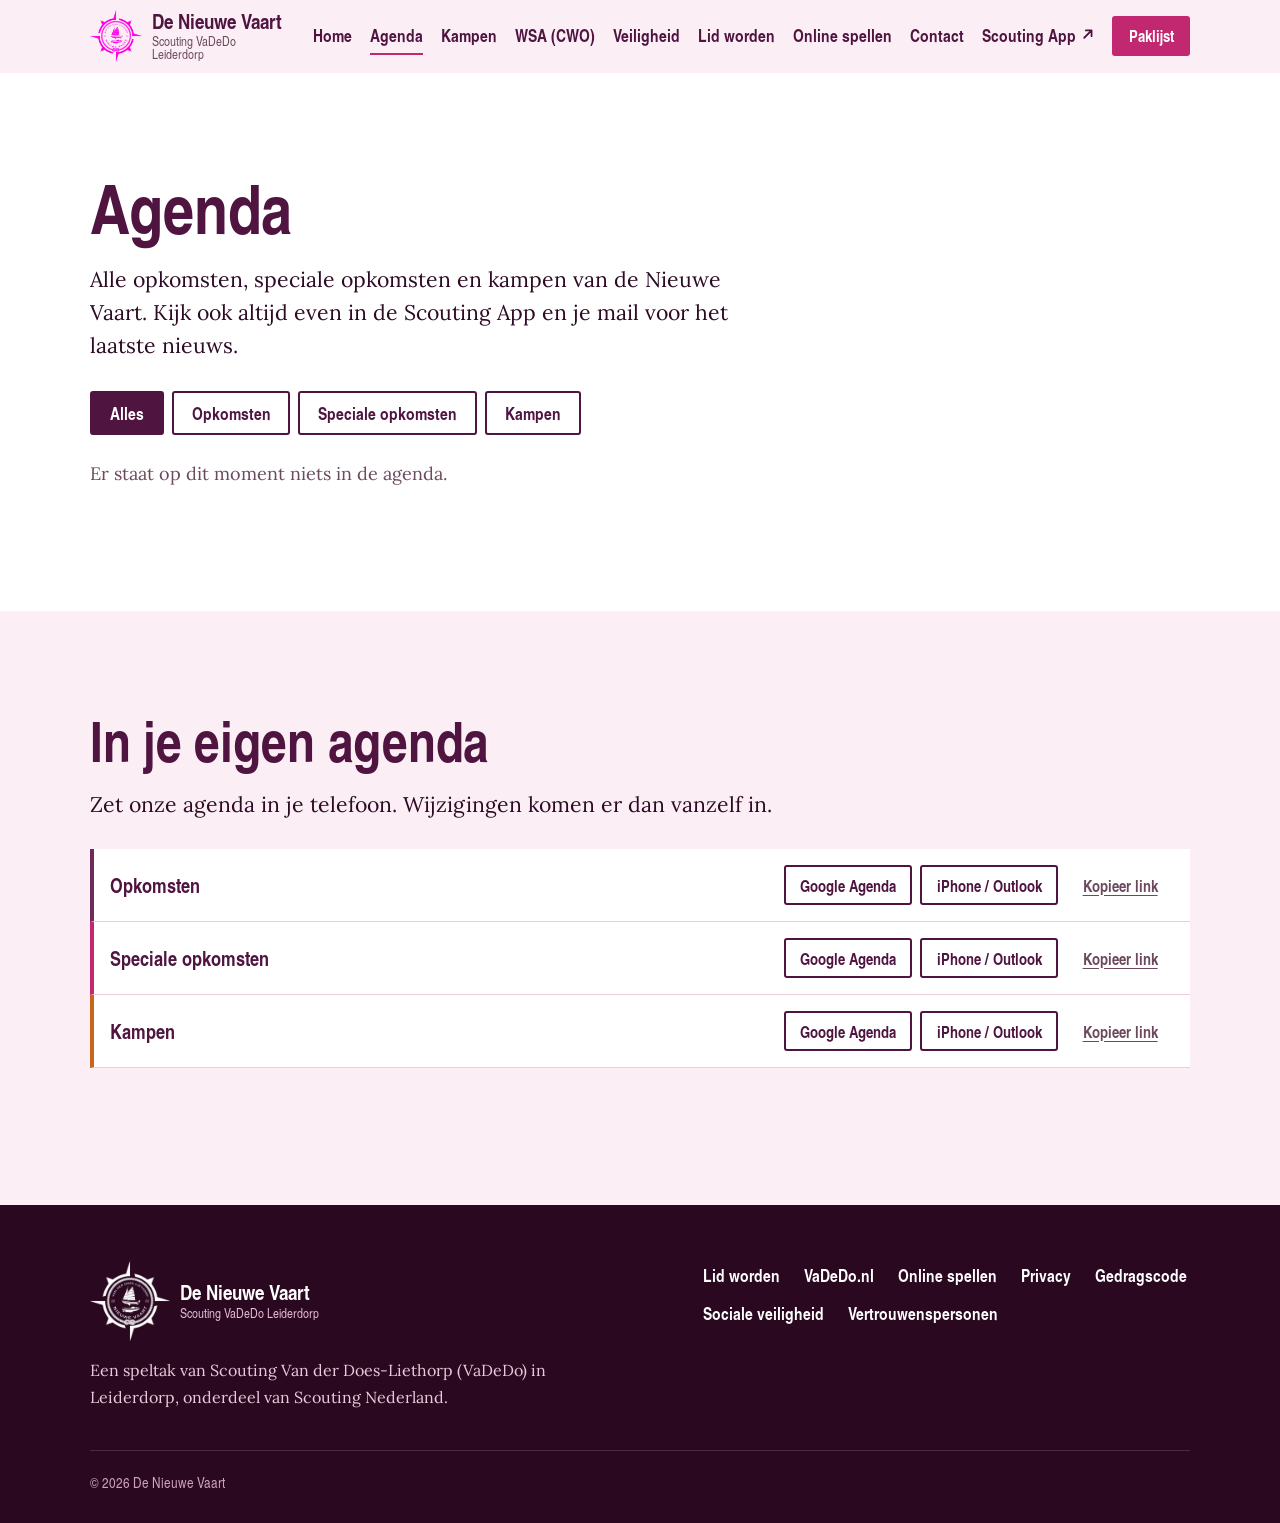
==== agenda.html @ 0ede19c6 "Agenda op de site: opkomsten, speciale opkomsten en kampen - Nieuwe pagina Agenda met filters en kno" ====
<!doctype html>
<html lang="nl">
<head>
<meta charset="utf-8">
<meta name="viewport" content="width=device-width, initial-scale=1">
<title>Agenda | De Nieuwe Vaart</title>
<meta name="description" content="De agenda van de Nieuwe Vaart: opkomsten, speciale opkomsten en kampen. Zet hem ook in je eigen agenda.">
<meta name="theme-color" content="#4F1440">
<link rel="canonical" href="https://nieuwevaart.nl/agenda.html">
<meta property="og:type" content="website">
<meta property="og:locale" content="nl_NL">
<meta property="og:site_name" content="De Nieuwe Vaart">
<meta property="og:title" content="Agenda | De Nieuwe Vaart">
<meta property="og:description" content="De agenda van de Nieuwe Vaart: opkomsten, speciale opkomsten en kampen. Zet hem ook in je eigen agenda.">
<meta property="og:url" content="https://nieuwevaart.nl/agenda.html">
<link rel="icon" type="image/png" href="img/favicon-64.png">
<link rel="apple-touch-icon" href="img/logo-192.png">
<meta property="og:image" content="https://nieuwevaart.onrender.com/img/og.png">
<script>document.documentElement.classList.add('js');</script>
<link rel="stylesheet" href="style.css">
</head>
<body>
<a class="skiplink" href="#inhoud">Naar de inhoud</a>

<header class="kop" id="kop">
  <div class="wrap kop__inner">
    <a class="merk" href="index.html">
      <img class="merk__logo" src="img/logo-96.png" width="52" height="52" alt="">
      <span class="merk__tekst"><span class="merk__naam">De Nieuwe Vaart</span><span class="merk__sub">Scouting VaDeDo Leiderdorp</span></span>
    </a>
    <button class="menuknop" type="button" aria-expanded="false" aria-controls="hoofdmenu">Menu</button>
    <nav class="menu" id="hoofdmenu" aria-label="Hoofdmenu">
      <ul>
        <li><a href="index.html">Home</a></li>
        <li><a href="agenda.html" aria-current="page">Agenda</a></li>
        <li><a href="kampen.html">Kampen</a></li>
        <li><a href="zeilen.html">WSA (CWO)</a></li>
        <li><a href="spullen.html">Veiligheid</a></li>
        <li><a href="lid-worden.html">Lid worden</a></li>
        <li><a href="spellen.html">Online spellen</a></li>
        <li><a href="contact.html">Contact</a></li>
        <li><a class="menu__extern" href="https://app.scouting.nl/app/#/login?lang=nl_nl" target="_blank" rel="noopener">Scouting App<svg viewBox="0 0 16 16" aria-hidden="true" focusable="false"><path d="M6 3h7v7M13 3 4 12"/></svg><span class="sr-only"> (opent in een nieuw tabblad)</span></a></li>
      </ul>
      <a class="knop knop--das knop--klein" href="kampen.html#paklijst">Paklijst</a>
    </nav>
  </div>
</header>

<main id="inhoud">

  <section class="sectie" id="agenda" aria-labelledby="agenda-titel">
    <div class="wrap">
      <div class="kolom-tekst">
        <h1 class="pagina-titel" id="agenda-titel">Agenda</h1>
        <p class="intro">Alle opkomsten, speciale opkomsten en kampen van de Nieuwe Vaart. Kijk ook altijd even in de Scouting App en je mail voor het laatste nieuws.</p>
      </div>
      <div class="agenda-filters" role="group" aria-label="Laat zien">
        <button class="tab" type="button" data-agenda-filter="alles" aria-pressed="true">Alles</button>
        <button class="tab" type="button" data-agenda-filter="opkomst" aria-pressed="false">Opkomsten</button>
        <button class="tab" type="button" data-agenda-filter="speciaal" aria-pressed="false">Speciale opkomsten</button>
        <button class="tab" type="button" data-agenda-filter="kamp" aria-pressed="false">Kampen</button>
      </div>
      <div class="agenda-lijst" id="agenda-lijst" aria-live="polite"><p class="agenda-leeg">Agenda laden…</p></div>
      <p class="agenda-bron noot" id="agenda-bron"></p>
    </div>
  </section>

  <section class="sectie sectie--mist" id="abonneren" aria-labelledby="abo-titel">
    <div class="wrap">
      <div class="kolom-tekst">
        <h2 id="abo-titel">In je eigen agenda</h2>
        <p class="intro">Zet onze agenda in je telefoon. Wijzigingen komen er dan vanzelf in.</p>
      </div>
      <ul class="abos">
          <li class="abo agenda-item--opkomst">
            <span class="abo__naam">Opkomsten</span>
            <span class="abo__knoppen">
              <a class="knop knop--rand knop--klein" href="https://calendar.google.com/calendar/r?cid=webcal%3A%2F%2Fapi.socie.nl%2Fv2%2Fpublic%2Fical%2F9106bdea555a7cbd5bd153057699bcc4bbd0131e1127be2ab9fcc0dc0b284968%2FqSyxEJHl3m0ZWJSw" target="_blank" rel="noopener">Google Agenda<span class="sr-only"> (opent in een nieuw tabblad)</span></a>
              <a class="knop knop--rand knop--klein" href="webcal://api.socie.nl/v2/public/ical/9106bdea555a7cbd5bd153057699bcc4bbd0131e1127be2ab9fcc0dc0b284968/qSyxEJHl3m0ZWJSw">iPhone / Outlook</a>
              <button class="knop knop--stil knop--klein" type="button" data-kopieer="https://api.socie.nl/v2/public/ical/9106bdea555a7cbd5bd153057699bcc4bbd0131e1127be2ab9fcc0dc0b284968/qSyxEJHl3m0ZWJSw">Kopieer link</button>
            </span>
          </li>
          <li class="abo agenda-item--speciaal">
            <span class="abo__naam">Speciale opkomsten</span>
            <span class="abo__knoppen">
              <a class="knop knop--rand knop--klein" href="https://calendar.google.com/calendar/r?cid=webcal%3A%2F%2Fapi.socie.nl%2Fv2%2Fpublic%2Fical%2F845720abbc008c50bf418ce6c6982eec58956727d214ff114e8e0551de12ceab%2FhM5Blblv6VW8gGWh" target="_blank" rel="noopener">Google Agenda<span class="sr-only"> (opent in een nieuw tabblad)</span></a>
              <a class="knop knop--rand knop--klein" href="webcal://api.socie.nl/v2/public/ical/845720abbc008c50bf418ce6c6982eec58956727d214ff114e8e0551de12ceab/hM5Blblv6VW8gGWh">iPhone / Outlook</a>
              <button class="knop knop--stil knop--klein" type="button" data-kopieer="https://api.socie.nl/v2/public/ical/845720abbc008c50bf418ce6c6982eec58956727d214ff114e8e0551de12ceab/hM5Blblv6VW8gGWh">Kopieer link</button>
            </span>
          </li>
          <li class="abo agenda-item--kamp">
            <span class="abo__naam">Kampen</span>
            <span class="abo__knoppen">
              <a class="knop knop--rand knop--klein" href="https://calendar.google.com/calendar/r?cid=webcal%3A%2F%2Fapi.socie.nl%2Fv2%2Fpublic%2Fical%2F3e7f1ee25c9a26a40bae03edf3c38a1a26b6217b060dbb32ffcc7486e7408916%2FZTX0YKp5r2q1aKq5" target="_blank" rel="noopener">Google Agenda<span class="sr-only"> (opent in een nieuw tabblad)</span></a>
              <a class="knop knop--rand knop--klein" href="webcal://api.socie.nl/v2/public/ical/3e7f1ee25c9a26a40bae03edf3c38a1a26b6217b060dbb32ffcc7486e7408916/ZTX0YKp5r2q1aKq5">iPhone / Outlook</a>
              <button class="knop knop--stil knop--klein" type="button" data-kopieer="https://api.socie.nl/v2/public/ical/3e7f1ee25c9a26a40bae03edf3c38a1a26b6217b060dbb32ffcc7486e7408916/ZTX0YKp5r2q1aKq5">Kopieer link</button>
            </span>
          </li>
      </ul>
      <p class="noot abo__melding" id="abo-melding" role="status"></p>
    </div>
  </section>

</main>

<footer class="voet">
  <div class="wrap voet__grid">
    <div>
      <a class="merk" href="index.html">
        <img class="merk__logo merk__logo--groot" src="img/logo-wit-192.png" width="80" height="80" alt="">
        <span class="merk__tekst"><span class="merk__naam">De Nieuwe Vaart</span><span class="merk__sub">Scouting VaDeDo Leiderdorp</span></span>
      </a>
      <p class="voet__tekst">Een speltak van Scouting Van der Does-Liethorp (VaDeDo) in Leiderdorp, onderdeel van Scouting Nederland.</p>
    </div>
    <ul class="voet__links">
      <li><a href="lid-worden.html">Lid worden</a></li>
      <li><a href="https://www.vadedo.nl/">VaDeDo.nl</a></li>
      <li><a href="spellen.html">Online spellen</a></li>
      <li><a href="https://www.vadedo.nl/privacy">Privacy</a></li>
      <li><a href="https://www.vadedo.nl/gedragscode">Gedragscode</a></li>
      <li><a href="https://www.vadedo.nl/sociale-veiligheid">Sociale veiligheid</a></li>
      <li><a href="https://www.vadedo.nl/vertrouwenspersonen">Vertrouwenspersonen</a></li>
    </ul>
  </div>
  <div class="wrap">
    <p class="voet__onder">© <span id="jaartal">2026</span> De Nieuwe Vaart</p>
  </div>
</footer>

<script src="script.js"></script>
<script src="agenda-instellingen.js"></script>
<script src="agenda-ics.js"></script>
<script src="agenda.js"></script>
</body>
</html>
---- style.css ----
/* Ingebouwde lettertypen, niet aanpassen.
   KV Kop: subset van TeX Gyre Heros Cn, (c) 2006, 2009 B. Jackowski en J.M. Nowacki,
   GUST Font License (https://www.gust.org.pl/projects/e-foundry/licenses).
   KV Tekst: subset van Lora, (c) 2011 The Lora Project Authors, SIL Open Font License 1.1
   (https://openfontlicense.org). Hernoemd zoals de licenties vragen. */
@font-face{font-family:"KV Kop";src:url([data-uri]) format("woff");font-weight:700;font-style:normal;font-display:swap}
@font-face{font-family:"KV Kop";src:url([data-uri]) format("woff");font-weight:400;font-style:normal;font-display:swap}
@font-face{font-family:"KV Tekst";src:url([data-uri]) format("woff");font-weight:400 700;font-style:normal;font-display:swap}
@font-face{font-family:"KV Tekst";src:url([data-uri]) format("woff");font-weight:400 700;font-style:italic;font-display:swap}

/* =====================================================================
   De Nieuwe Vaart — nieuwevaart.nl
   Kleuren: roze, in de stijl van Marktmeesters (pruimpaars, roze, felroze accent)
   ===================================================================== */
:root{
  --blouw:#4F1440;
  --vadedo:#6E2A5A;
  --das:#C2286F;
  --das-donker:#9A1D58;
  --mist:#FBEEF5;
  --lijn:#EDCBDD;
  --inkt:#2D0B24;
  --grijs:#6B4A5E;
  --zacht:#85667A;
  --licht-blauw:#E6BCD6;
  --kop:"KV Kop","Arial Narrow","Helvetica Neue",Arial,sans-serif;
  --tekst:"KV Tekst",Georgia,Cambria,"Times New Roman",serif;
  --max:1180px;
  --gutter:clamp(16px,4vw,40px);
  --kopbalk:72px;
}
*,*::before,*::after{box-sizing:border-box}
html{-webkit-text-size-adjust:100%;text-size-adjust:100%;scroll-padding-top:calc(var(--kopbalk) + 16px)}
@media (prefers-reduced-motion:no-preference){html{scroll-behavior:smooth}}
body{margin:0;background:#fff;color:var(--inkt);font-family:var(--tekst);font-size:1.0625rem;line-height:1.65;font-synthesis:none;text-rendering:optimizeLegibility}
@media (min-width:768px){body{font-size:1.125rem}}
svg{display:block;max-width:100%}
h1,h2,h3,h4{font-family:var(--kop);font-weight:700;color:var(--blouw);margin:0;line-height:1;letter-spacing:-.005em;text-wrap:balance}
h2{font-size:clamp(2.25rem,1.55rem + 2.6vw,3.5rem);line-height:.95;margin-bottom:.4em}
h3{font-size:1.375rem;line-height:1.12;margin-bottom:.35em}
h4{font-size:1.125rem;line-height:1.15;margin-bottom:.4em}
p{margin:0 0 1em;text-wrap:pretty;-webkit-hyphens:auto;hyphens:auto}
p:last-child{margin-bottom:0}
a{color:var(--vadedo);text-decoration-thickness:1px;text-underline-offset:.18em}
a:hover{color:var(--das)}
:focus-visible{outline:3px solid var(--das);outline-offset:3px;border-radius:2px}
i,.water-naam{font-style:italic}
.wrap{max-width:var(--max);margin-inline:auto;padding-inline:var(--gutter)}
.intro{font-size:1.18em;line-height:1.55;max-width:34em}
.kolom-tekst{max-width:46rem}
.noot{font-size:1rem;color:var(--grijs)}

/* ---------- Knoppen ---------- */
.knoppen{display:flex;flex-wrap:wrap;gap:12px;margin-top:28px}
.knop{display:inline-flex;align-items:center;justify-content:center;min-height:48px;padding:.55em 1.15em;border:2px solid transparent;border-radius:3px;font-family:var(--kop);font-weight:700;font-size:1.125rem;line-height:1.1;text-decoration:none;cursor:pointer;transition:background-color .15s,color .15s,border-color .15s}
.knop--das{background:var(--das);color:#fff}
.knop--das:hover{background:var(--das-donker);color:#fff}
.knop--rand{background:transparent;border-color:var(--blouw);color:var(--blouw)}
.knop--rand:hover{background:var(--blouw);color:#fff}
.knop--rand-licht{background:transparent;border-color:rgba(255,255,255,.75);color:#fff}
.knop--rand-licht:hover{background:#fff;color:var(--blouw)}
.knop--licht{background:#fff;color:var(--blouw)}
.knop--licht:hover{background:var(--mist);color:var(--blouw)}
.knop--stil{background:transparent;color:var(--grijs);text-decoration:underline;text-underline-offset:.2em;padding-inline:.4em}
.knop--stil:hover{color:var(--das)}
.knop--klein{min-height:40px;padding:.4em .9em;font-size:1rem}

/* ---------- Kopbalk ---------- */
.skiplink{position:absolute;left:12px;top:-64px;z-index:100;padding:10px 14px;border-radius:3px;background:var(--blouw);color:#fff;font-family:var(--kop);font-weight:700;text-decoration:none}
.skiplink:focus{top:12px;color:#fff}
.kop{position:sticky;top:0;z-index:50;background:rgba(251,238,245,.95);-webkit-backdrop-filter:saturate(1.2) blur(8px);backdrop-filter:saturate(1.2) blur(8px);border-bottom:1px solid transparent;transition:border-color .2s}
.kop.is-gescrold{border-bottom-color:var(--lijn)}
.kop__inner{display:flex;align-items:center;justify-content:space-between;gap:24px;min-height:var(--kopbalk)}
.merk{display:inline-flex;align-items:center;gap:10px;color:var(--blouw);text-decoration:none}
.merk:hover{color:var(--blouw)}
.merk__icoon{width:34px;height:34px;flex:none}
.merk__tekst{display:flex;flex-direction:column;line-height:1}
.merk__naam{font-family:var(--kop);font-weight:700;font-size:1.3rem}
.merk__sub{margin-top:4px;font-family:var(--kop);font-size:.8125rem;color:var(--grijs)}
.menu{display:flex;align-items:center;gap:26px}
.menu ul{display:flex;gap:20px;margin:0;padding:0;list-style:none}
.menu ul a{padding:6px 0;border-bottom:2px solid transparent;font-family:var(--kop);font-weight:700;font-size:1.0625rem;color:var(--blouw);text-decoration:none}
.menu ul a:hover{border-bottom-color:var(--das);color:var(--blouw)}
.menuknop{display:none}
@media (max-width:1219px){
  .kop__inner{flex-wrap:wrap}
  .menu ul{flex-wrap:wrap;gap:6px 18px}
  .js .kop__inner{flex-wrap:nowrap}
  .js .menuknop{display:inline-flex;align-items:center;min-height:40px;padding:.35em .9em;border:2px solid var(--blouw);border-radius:3px;background:transparent;color:var(--blouw);font-family:var(--kop);font-weight:700;font-size:1rem;cursor:pointer}
  .js .kop.is-open .menuknop{background:var(--blouw);color:#fff}
  .js .menu{display:none;position:absolute;top:100%;left:0;right:0;flex-direction:column;align-items:stretch;gap:16px;padding:8px var(--gutter) 24px;background:var(--mist);border-bottom:1px solid var(--lijn)}
  .js .kop.is-open .menu{display:flex}
  .js .menu ul{flex-direction:column;gap:0}
  .js .menu ul a{display:block;padding:14px 0;border-bottom:1px solid var(--lijn);font-size:1.25rem}
}

/* ---------- Opening ---------- */
.held{position:relative;background:var(--mist);padding-top:clamp(28px,5vw,64px)}
.held__grid{display:grid;grid-template-columns:minmax(0,1fr);gap:8px;align-items:end}
.held h1{margin-bottom:24px;font-size:clamp(3.75rem,1.9rem + 8vw,8rem);line-height:.86;letter-spacing:-.012em}
.held h1 .regel{display:block}
.held__intro{max-width:29em;font-size:clamp(1.15rem,1rem + .55vw,1.4rem);line-height:1.5}
.held__groep{margin-top:22px;font-family:var(--kop);font-size:1rem;color:var(--grijs)}
.held__groep a{color:var(--blouw)}
.held__beeld{position:relative;z-index:2;width:100%;max-width:560px;justify-self:center}
.held__beeld svg{width:100%;height:auto;margin-bottom:-10%;pointer-events:none}
@media (min-width:960px){
  .held__grid{grid-template-columns:minmax(0,1fr) minmax(0,1.08fr);gap:clamp(24px,3.5vw,48px)}
  .held__tekst{padding-bottom:clamp(40px,5vw,80px)}
  .held__beeld{width:calc(100% + var(--gutter));max-width:680px;justify-self:end;margin-right:calc(-1 * var(--gutter))}
}
.zeilnummer{font-family:var(--kop);font-weight:700}
.kaartlabel{font-family:var(--tekst);font-style:italic;font-size:21px;fill:var(--licht-blauw)}
@media (prefers-reduced-motion:no-preference){
  .zeilen{transform-box:fill-box;transform-origin:50% 100%;animation:hijsen 1.5s cubic-bezier(.2,.75,.25,1) .3s both}
  .wimpel{transform-box:fill-box;transform-origin:100% 50%;animation:wimpel .5s ease-out 1.6s both}
}
@keyframes hijsen{from{transform:scaleY(.04)}to{transform:none}}
@keyframes wimpel{from{transform:scaleX(0);opacity:0}to{transform:none;opacity:1}}

/* ---------- Waterstrook met het kampjaar ---------- */
.water{position:relative;z-index:1;overflow:hidden;padding:clamp(56px,6.5vw,84px) 0 clamp(44px,5vw,64px);background:var(--vadedo);color:#fff}
.water__lijnen{position:absolute;inset:0;width:100%;height:100%;pointer-events:none}
.water .wrap{position:relative}
.water__titel{margin:0 0 24px;font-family:var(--kop);font-weight:400;font-size:1.0625rem;line-height:1.2;letter-spacing:0;color:var(--licht-blauw)}
.boei{display:grid;place-items:center;width:44px;height:44px;border-radius:50%;background:var(--vadedo);border:2px solid #fff;flex:none}
.boei svg{width:22px;height:22px;fill:none;stroke:#fff;stroke-width:2;stroke-linecap:round;stroke-linejoin:round}
.kampjaar{position:relative;display:grid;gap:26px;margin:0;padding:0;list-style:none}
.kampjaar::before{content:"";position:absolute;left:21px;top:22px;bottom:22px;border-left:2px dashed rgba(255,255,255,.4)}
.kampjaar li{position:relative;min-height:44px;padding-left:64px}
.kampjaar .boei{position:absolute;left:0;top:0}
.kampjaar a{display:block;color:#fff;text-decoration:none}
.kampjaar strong{display:block;font-family:var(--kop);font-weight:700;font-size:1.4rem;line-height:1.15}
.kampjaar a:hover strong{text-decoration:underline;text-underline-offset:.15em;text-decoration-thickness:2px}
.kampjaar span{display:block;margin-top:3px;font-size:1rem;line-height:1.45;color:#F3DCE8}
@media (min-width:860px){
  .kampjaar{grid-template-columns:repeat(4,minmax(0,1fr));gap:28px}
  .kampjaar::before{left:44px;right:calc((100% - 84px) / 4);top:21px;bottom:auto;border-left:0;border-top:2px dashed rgba(255,255,255,.4)}
  .kampjaar li{padding:62px 0 0}
}

/* ---------- Secties ---------- */
.sectie{padding-block:clamp(64px,8vw,120px)}
.sectie--mist{background:var(--mist)}
.sectie--donker{background:var(--blouw);color:#F5E4ED}
.sectie--donker h2,.sectie--donker h3{color:#fff}
.sectie--donker a{color:#fff}
.sectie--donker :focus-visible{outline-color:#fff}
.sectie--water{position:relative;overflow:hidden;background:var(--vadedo);color:#F7E8F0}
.sectie--water .wrap{position:relative}
.sectie--water h2,.sectie--water h3{color:#fff}
.sectie--water .intro{color:#F7E8F0}
.sectie--water a{color:#fff}
.sectie--water :focus-visible{outline-color:#fff}
.twee{display:grid;gap:48px}
@media (min-width:960px){.twee{grid-template-columns:minmax(0,1.35fr) minmax(0,1fr);gap:clamp(56px,7vw,104px);align-items:start}}

/* Lijstjes met een bordeaux punt */
.lijst{margin:10px 0 0;padding:0;list-style:none}
.lijst li{position:relative;padding:8px 0 8px 22px;border-bottom:1px solid var(--lijn);font-size:1rem;line-height:1.45}
.lijst li:last-child{border-bottom:0}
.lijst li::before{content:"";position:absolute;left:2px;top:16px;width:8px;height:8px;border-radius:50%;background:var(--das)}

/* Een zaterdag: koers met boeien */
.koers{position:relative;display:grid;gap:36px;margin:44px 0 0;padding:0;list-style:none;counter-reset:koers}
.koers::before{content:"";position:absolute;left:21px;top:44px;bottom:44px;border-left:2px dashed #D9A3C2}
.koers li{position:relative;padding-left:68px;counter-increment:koers}
.koers li::before{content:counter(koers);position:absolute;left:0;top:-6px;display:grid;place-items:center;width:44px;height:44px;border-radius:50%;background:#fff;border:2px solid var(--blouw);font-family:var(--kop);font-weight:700;font-size:1.25rem;color:var(--blouw)}
.koers p{max-width:30em}
@media (min-width:860px){
  .koers{grid-template-columns:repeat(3,minmax(0,1fr));gap:44px}
  .koers::before{left:44px;right:calc((100% - 88px) / 3);top:21px;bottom:auto;border-left:0;border-top:2px dashed #D9A3C2}
  .koers li{padding:68px 0 0}
  .koers li::before{top:0}
}
.zaterdag__onder{display:grid;gap:36px;margin-top:56px}
@media (min-width:860px){.zaterdag__onder{grid-template-columns:minmax(0,1fr) minmax(0,1.15fr);gap:48px;align-items:start}}
.notitie{display:grid;grid-template-columns:48px minmax(0,1fr);gap:0 18px;align-content:start}
.notitie+.notitie{margin-top:30px}
.notitie svg{width:48px;height:48px;grid-row:span 2}
.afmelden{padding:26px 28px;border-top:4px solid var(--das);border-radius:0 0 4px 4px;background:var(--mist)}

/* Spullen */
.spullen{display:grid;gap:36px;margin-top:40px}
@media (min-width:760px){.spullen{grid-template-columns:repeat(3,minmax(0,1fr));gap:40px}}
.spullen__kolom{padding-top:20px;border-top:2px solid var(--blouw)}
.spullen__kolom h3{font-size:1.3rem}
.spullen__onder{display:grid;gap:28px;margin-top:56px}
@media (min-width:900px){.spullen__onder{grid-template-columns:repeat(2,minmax(0,1fr));gap:40px;align-items:start}}
.paneel{padding:28px;border-radius:4px;background:#fff}
.paneel--das{border-top:4px solid var(--das);border-radius:0 0 4px 4px}
.paneel--blouw{border-top:4px solid var(--blouw);border-radius:0 0 4px 4px}
.paneel h3{font-size:1.35rem}
.paneel .lijst{margin-top:14px}
.kosten__lijst{margin:14px 0 0;padding:0;list-style:none}
.kosten__lijst li{display:grid;grid-template-columns:minmax(0,1fr) auto;gap:2px 16px;padding:12px 0;border-bottom:1px solid var(--lijn)}
.kosten__wat{font-family:var(--kop);font-weight:700;font-size:1.125rem;color:var(--blouw)}
.kosten__bedrag{font-family:var(--kop);font-weight:700;font-size:1.125rem;color:var(--das);text-align:right;font-variant-numeric:tabular-nums}
.kosten__noot{grid-column:1 / -1;font-size:.95rem;line-height:1.45;color:var(--grijs)}
.kosten__bron{margin-top:14px;font-size:.95rem;color:var(--grijs)}
.kosten__hulp{margin-top:16px;padding-top:16px;border-top:1px solid var(--lijn);font-size:1rem}

/* Veilig het water op */
.veilig{display:grid;gap:32px;margin:44px 0 0;padding:0;list-style:none}
@media (min-width:640px){.veilig{grid-template-columns:repeat(2,minmax(0,1fr))}}
@media (min-width:1000px){.veilig{grid-template-columns:repeat(3,minmax(0,1fr));gap:44px 48px}}
.veilig li{display:grid;grid-template-columns:52px minmax(0,1fr);gap:0 18px;align-content:start}
.veilig svg{width:52px;height:52px;grid-row:span 2;fill:none;stroke:#fff;stroke-width:2.4;stroke-linecap:round;stroke-linejoin:round}
.veilig h3{font-size:1.3rem}
.veilig p{margin:0;font-size:1rem;line-height:1.55;color:#F3DCE8}

/* Kampen */
.kampen{display:grid;gap:48px;margin-top:44px}
@media (min-width:860px){.kampen{grid-template-columns:repeat(2,minmax(0,1fr));gap:64px 64px}}
.kamp{padding-top:22px;border-top:2px solid var(--blouw)}
.kamp__kop{display:flex;align-items:center;gap:14px;margin-bottom:14px}
.kamp__kop h3{margin:0;font-size:clamp(1.6rem,1.3rem + 1vw,2rem)}
.kamp__meta{display:grid;grid-template-columns:auto minmax(0,1fr);gap:4px 14px;margin:0 0 16px;font-size:1rem}
.kamp__meta dt{font-family:var(--kop);font-weight:700;color:var(--blouw)}
.kamp__meta dd{margin:0;color:var(--grijs)}
.kamp h4{margin-top:20px;color:var(--das)}
.kamp__paklijst{margin-top:18px}
.elk-kamp{margin-top:64px;padding:28px;border-radius:4px;background:var(--mist)}
.elk-kamp .lijst{columns:1;column-gap:48px}
@media (min-width:860px){.elk-kamp .lijst{columns:2}.elk-kamp .lijst li{break-inside:avoid}}

/* Paklijsten */
.tabs{display:none;flex-wrap:wrap;gap:8px;margin-top:32px}
.js .tabs{display:flex}
.tab{min-height:44px;padding:.4em 1.05em;border:2px solid var(--blouw);border-radius:3px;background:#fff;color:var(--blouw);font-family:var(--kop);font-weight:700;font-size:1.0625rem;cursor:pointer}
.tab:hover{background:var(--mist)}
.tab[aria-selected="true"]{background:var(--blouw);color:#fff}
.paklijst{margin-top:20px;padding:clamp(20px,3vw,32px);border:1px solid var(--lijn);border-radius:4px;background:#fff}
.paklijst+.paklijst{margin-top:28px}
.paklijst__kop{display:grid;gap:16px;margin-bottom:22px}
@media (min-width:760px){.paklijst__kop{grid-template-columns:minmax(0,1fr) auto;align-items:start}}
.paklijst__kop h3{font-size:1.6rem}
.paklijst__kop p{margin:0;font-size:1rem;color:var(--grijs);max-width:36em}
.paklijst__acties{display:none;flex-wrap:wrap;align-items:center;gap:8px 10px}
.js .paklijst__acties{display:flex}
.paklijst__teller{width:100%;margin:0;font-family:var(--kop);font-weight:700;font-size:1.0625rem;color:var(--blouw)}
@media (min-width:760px){.paklijst__acties{justify-content:flex-end;max-width:22rem}.paklijst__teller{text-align:right}}
.paklijst__groepen{columns:1;column-gap:44px}
@media (min-width:700px){.paklijst__groepen{columns:2}}
@media (min-width:1080px){.paklijst__groepen{columns:3}}
.paklijst__groep{break-inside:avoid;margin-bottom:26px}
.paklijst__groep h4{margin-bottom:4px;font-size:1.15rem}
.paklijst__groep ul{margin:0;padding:0;list-style:none}
.vink{display:flex;align-items:flex-start;gap:12px;padding:8px 0;border-bottom:1px solid var(--lijn);font-size:1rem;line-height:1.4;cursor:pointer}
.vink input{display:grid;place-items:center;flex:none;width:22px;height:22px;margin:0;border:2px solid var(--blouw);border-radius:3px;background:#fff;-webkit-appearance:none;appearance:none;cursor:pointer}
.vink input::before{content:"";width:11px;height:6px;border-left:3px solid #fff;border-bottom:3px solid #fff;transform:translateY(-1px) rotate(-45deg);opacity:0}
.vink input:checked{background:var(--das);border-color:var(--das)}
.vink input:checked::before{opacity:1}
.vink input:checked+span{color:var(--zacht);text-decoration:line-through;text-decoration-thickness:1px}
.vink input:focus-visible{outline:3px solid var(--das);outline-offset:2px}
.paklijst__opslag{display:none}
.js .paklijst__opslag{display:block}

/* Zeilen leren: vier niveaus */
.trap{display:grid;grid-template-columns:repeat(4,minmax(0,1fr));gap:10px;margin:48px 0 0;padding:0;list-style:none}
.trap li{display:grid;grid-template-rows:var(--trap-h,120px) auto}
.trap__blok{align-self:end;border-radius:3px 3px 0 0}
.trap li:nth-child(1) .trap__blok{height:30%;background:#F0D2E2}
.trap li:nth-child(2) .trap__blok{height:53%;background:#D9A3C2}
.trap li:nth-child(3) .trap__blok{height:76%;background:#A8507F}
.trap li:nth-child(4) .trap__blok{height:100%;background:var(--vadedo)}
.trap__naam{padding-top:12px;font-family:var(--kop);font-weight:700;font-size:clamp(1.15rem,1rem + .8vw,1.6rem);color:var(--blouw)}
.trap__uitleg{display:grid;grid-template-columns:repeat(4,minmax(0,1fr));gap:10px;margin-top:12px;font-family:var(--kop);font-size:1rem;line-height:1.3;color:var(--grijs)}
.trap__uitleg p{padding-top:10px;-webkit-hyphens:manual;hyphens:manual}
.trap__eigen{grid-column:1 / 3;border-top:2px solid var(--blouw)}
.trap__extern{grid-column:3 / 5;border-top:2px solid var(--das)}
@media (min-width:760px){.trap{--trap-h:150px;gap:16px}.trap__uitleg{gap:16px;font-size:1.0625rem}}
.zeilen__onder{display:grid;gap:36px;margin-top:48px}
@media (min-width:900px){.zeilen__onder{grid-template-columns:minmax(0,1.2fr) minmax(0,1fr);gap:72px}}
.linklijst{margin:0;padding:0;list-style:none}
.linklijst li{padding:14px 0;border-top:1px solid var(--lijn)}
.linklijst li:last-child{border-bottom:1px solid var(--lijn)}
.linklijst a{font-family:var(--kop);font-weight:700;font-size:1.2rem;color:var(--blouw)}
.linklijst a:hover{color:var(--das)}
.linklijst span{display:block;margin-top:2px;font-size:1rem;color:var(--grijs)}

/* Vloot */
.vloot{display:grid;grid-template-columns:repeat(2,minmax(0,1fr));column-gap:20px;margin:40px 0 0;padding:0;list-style:none}
.vloot li{display:grid;gap:2px;padding:14px 0 12px;border-top:1px solid var(--lijn)}
.vloot__nr{font-family:var(--kop);font-weight:700;font-size:.95rem;color:var(--das);font-variant-numeric:tabular-nums}
.vloot__naam{font-family:var(--kop);font-weight:700;font-size:1.2rem;line-height:1.1;color:var(--blouw)}
.vloot__onver{font-weight:400;color:var(--zacht)}
@media (min-width:700px){
  .vloot{grid-template-columns:repeat(3,minmax(0,1fr));column-gap:40px}
  .vloot li{grid-template-columns:3.2rem minmax(0,1fr);align-items:baseline;gap:12px;padding:16px 0}
  .vloot__nr{font-size:1.05rem}
  .vloot__naam{font-size:clamp(1.3rem,.9rem + 1vw,1.7rem)}
}
.vloot__noot{max-width:46rem;margin-top:32px;color:var(--grijs)}

/* Nieuw bij de Nieuwe Vaart */
.stappen{margin:36px 0 0;padding:0;list-style:none;counter-reset:stap}
.stappen li{position:relative;padding:0 0 28px 64px;counter-increment:stap}
.stappen li:last-child{padding-bottom:0}
.stappen li::before{content:counter(stap);position:absolute;left:4px;top:-8px;font-family:var(--kop);font-weight:700;font-size:2.75rem;line-height:1;color:var(--das)}
.stappen p{max-width:32em}
.route{padding-top:20px;border-top:2px solid var(--blouw)}
.route h3{font-size:1.25rem}
.route__lijst{position:relative;margin:20px 0 0;padding:0;list-style:none}
.route__lijst li{position:relative;padding:0 0 22px 42px}
.route__lijst li:last-child{padding-bottom:0}
.route__lijst li:not(:last-child)::after{content:"";position:absolute;left:10px;top:27px;bottom:-1px;border-left:2px dashed var(--lijn)}
.route__lijst li::before{content:"";position:absolute;left:0;top:3px;width:22px;height:22px;border-radius:50%;background:#fff;border:2px solid var(--vadedo)}
.route__lijst li.is-hier::before{background:var(--das);border-color:var(--das);box-shadow:0 0 0 5px rgba(194,40,111,.15)}
.route__naam{display:block;font-family:var(--kop);font-weight:700;font-size:1.25rem;color:var(--blouw);line-height:1.2}
.route__hier{margin-left:8px;font-weight:400;font-size:1rem;color:var(--das)}
.route__info{display:block;margin-top:3px;font-size:1rem;line-height:1.5;color:var(--grijs)}
.nieuw__extra{margin-top:28px;padding-top:20px;border-top:1px solid var(--lijn);font-size:1rem}
.nieuw__extra a{overflow-wrap:anywhere}

/* Contact */
.contact{display:grid;gap:36px;margin-top:40px}
@media (min-width:640px){.contact{grid-template-columns:repeat(2,minmax(0,1fr))}}
@media (min-width:1040px){.contact{grid-template-columns:repeat(4,minmax(0,1fr));gap:40px}}
.contact__blok{padding-top:20px;border-top:2px solid var(--blouw)}
.contact__blok h3{font-size:1.3rem}
.contact__blok p{margin-bottom:.8em;font-size:1rem}
.contact__blok a{font-family:var(--kop);font-weight:700;font-size:1.125rem;overflow-wrap:anywhere}

/* Voet */
.voet{padding:56px 0 28px;background:#2A0920;color:#EBC8DA;font-size:1rem}
.voet a{color:#fff}
.voet__grid{display:grid;gap:28px}
@media (min-width:860px){.voet__grid{grid-template-columns:minmax(0,1.2fr) minmax(0,1fr);align-items:start}}
.voet .merk{color:#fff;margin-bottom:16px}
.voet .merk__sub{color:var(--licht-blauw)}
.voet__tekst{max-width:30em}
.voet__links{display:flex;flex-wrap:wrap;gap:10px 24px;margin:0;padding:0;list-style:none;font-family:var(--kop);font-weight:700;font-size:1.0625rem}
.voet__links a{text-decoration:none}
.voet__links a:hover{color:#fff;text-decoration:underline}
.voet :focus-visible{outline-color:#fff}
.voet__onder{margin:40px 0 0;padding-top:20px;border-top:1px solid rgba(255,255,255,.14);font-family:var(--kop);font-size:.9rem;color:#CFA3BD}

/* ---------- Printen ---------- */
@media print{
  @page{margin:14mm}
  body{background:#fff;color:#000;font-size:11pt}
  .kop,.skiplink,.held__beeld,.knoppen,.water__lijnen,.voet,.tabs,.paklijst__acties,.kamp__paklijst,.boei{display:none!important}
  .held,.water,.sectie,.sectie--mist,.sectie--water,.sectie--donker,.paneel,.afmelden,.elk-kamp{background:#fff!important;color:#000!important}
  .water *,.sectie--water *,.sectie--donker *{color:#000!important}
  .sectie,.water,.held{padding-block:14pt!important}
  .kampjaar li{padding:0!important}
  .kampjaar::before,.koers::before{display:none}
  a{color:#000;text-decoration:none}
  .paklijst{border:0;padding:0}
  .vink{break-inside:avoid}
  .vink input{-webkit-print-color-adjust:exact;print-color-adjust:exact}
  body.print-paklijst main>:not(#paklijst){display:none!important}
  body.print-paklijst #paklijst .kolom-tekst{display:none}
  body.print-paklijst .paklijst:not(.is-print){display:none!important}
  body.print-paklijst #paklijst{padding:0!important}
}

/* ---------- Losse pagina's ---------- */
.menu ul a[aria-current="page"]{border-bottom-color:var(--das)}
.menu__extern{display:inline-flex;align-items:center;gap:5px}
.menu__extern svg{width:13px;height:13px;flex:none;fill:none;stroke:currentColor;stroke-width:2.2;stroke-linecap:round;stroke-linejoin:round}
.sr-only{position:absolute;width:1px;height:1px;padding:0;margin:-1px;overflow:hidden;clip:rect(0,0,0,0);white-space:nowrap;border:0}
.verder{display:grid;gap:20px;margin-top:40px}
@media (min-width:760px){.verder{grid-template-columns:repeat(3,minmax(0,1fr));gap:28px}}
.verder a{display:block;padding:22px 24px;border-top:4px solid var(--das);border-radius:0 0 4px 4px;background:var(--mist);color:var(--inkt);text-decoration:none}
.verder a:hover{background:#F7DDEA;color:var(--inkt)}
.verder strong{display:block;margin-bottom:4px;font-family:var(--kop);font-weight:700;font-size:1.35rem;color:var(--blouw)}
.verder span{display:block;font-size:1rem;line-height:1.45;color:var(--grijs)}
.spullen__onder--een{grid-template-columns:minmax(0,46rem)!important}
.kosten{max-width:46rem}
.kosten h2{font-size:clamp(1.9rem,1.4rem + 1.8vw,2.6rem)}
.spellen{display:grid;gap:24px;margin-top:40px}
@media (min-width:860px){.spellen{grid-template-columns:repeat(2,minmax(0,1fr))}}
.spel{display:grid;grid-template-columns:64px minmax(0,1fr);gap:20px;align-items:start;padding:26px 28px;border-top:4px solid var(--das);border-radius:0 0 4px 4px;background:var(--mist);color:var(--inkt);text-decoration:none}
.spel:hover{background:#F7DDEA;color:var(--inkt)}
.spel__icoon{display:grid;place-items:center;width:64px;height:64px;border-radius:50%;background:var(--blouw)}
.spel__icoon svg{width:34px;height:34px;fill:none;stroke:#fff;stroke-width:2.6;stroke-linecap:round;stroke-linejoin:round}
.spel strong{display:flex;align-items:center;gap:8px;margin-bottom:6px;font-family:var(--kop);font-weight:700;font-size:1.6rem;line-height:1.1;color:var(--blouw)}
.spel strong svg{width:16px;height:16px;fill:none;stroke:currentColor;stroke-width:2.2;stroke-linecap:round;stroke-linejoin:round}
.spel__tekst>span{display:block;font-size:1rem;line-height:1.5;color:var(--grijs)}
.merk__logo{width:52px;height:52px;flex:none}
.menu ul{gap:18px}
.pagina-titel{font-size:clamp(2.6rem,1.7rem + 3.4vw,4.25rem);line-height:.95;margin-bottom:.35em}
/* Agenda */
.agenda-filters{display:flex;flex-wrap:wrap;gap:8px;margin-top:28px}
.agenda-filters .tab[aria-pressed="true"]{background:var(--blouw);color:#fff}
.agenda-lijst{margin-top:12px}
.agenda-maand{margin:40px 0 4px;font-size:1.5rem;text-transform:capitalize}
.agenda-items{margin:0;padding:0;list-style:none}
.agenda-item{--kleur:var(--vadedo);display:grid;grid-template-columns:64px minmax(0,1fr);gap:18px;padding:18px 0;border-bottom:1px solid var(--lijn)}
.agenda-item--speciaal{--kleur:var(--das)}
.agenda-item--kamp{--kleur:#C8641B}
.agenda-item__datum{display:grid;justify-items:center;align-content:start;padding:8px 0 10px;border-top:4px solid var(--kleur);border-radius:0 0 4px 4px;background:var(--mist);font-family:var(--kop);font-weight:700;line-height:1;color:var(--blouw)}
.agenda-item__dag{font-size:.85rem;font-weight:400;color:var(--grijs)}
.agenda-item__nr{margin:4px 0 3px;font-size:1.75rem}
.agenda-item__mnd{font-size:.9rem}
.agenda-item__soort{display:block;margin-bottom:3px;font-family:var(--kop);font-weight:700;font-size:.85rem;letter-spacing:.04em;text-transform:uppercase;color:var(--kleur)}
.agenda-item__titel{margin:0 0 4px;font-size:1.3rem}
.agenda-item__meta{margin:0;font-size:1rem;color:var(--grijs);-webkit-hyphens:manual;hyphens:manual}
.agenda-item__info{margin-top:8px;font-size:1rem}
.agenda-item__info summary{cursor:pointer;font-family:var(--kop);font-weight:700;color:var(--vadedo)}
.agenda-item__info p{margin:.5em 0 0;max-width:40em}
.agenda-leeg{margin:24px 0;color:var(--grijs)}
.agenda-bron{margin-top:20px}
.abos{margin:28px 0 0;padding:0;list-style:none}
.abo{--kleur:var(--vadedo);display:grid;gap:10px;padding:16px 0 16px 16px;border-left:4px solid var(--kleur);border-bottom:1px solid var(--lijn);background:#fff}
.abo.agenda-item--speciaal{--kleur:var(--das)}
.abo.agenda-item--kamp{--kleur:#C8641B}
.abo__naam{font-family:var(--kop);font-weight:700;font-size:1.25rem;color:var(--blouw)}
.abo__knoppen{display:flex;flex-wrap:wrap;gap:8px;padding-right:16px}
@media (min-width:760px){.abo{grid-template-columns:minmax(0,1fr) auto;align-items:center}}
.abo__melding{min-height:1.4em;margin-top:12px}
.binnenkort{padding-block:clamp(48px,6vw,80px)}
.binnenkort__kop{display:flex;flex-wrap:wrap;align-items:center;justify-content:space-between;gap:12px 24px}
.binnenkort__kop h2{margin:0}
.agenda-items--kort{display:grid;gap:0 32px;margin-top:16px}
@media (min-width:860px){.agenda-items--kort{grid-template-columns:repeat(3,minmax(0,1fr))}.agenda-items--kort .agenda-item{border-bottom:0;border-top:1px solid var(--lijn)}}
.menu ul a.menu__extern{display:inline-flex;align-items:center;gap:5px}
.menu__extern svg{width:13px;height:13px;flex:none;fill:none;stroke:currentColor;stroke-width:2.2;stroke-linecap:round;stroke-linejoin:round}
@media (max-width:1219px){.js .menu ul a.menu__extern{display:flex}}
@media (min-width:1220px){.menu ul{align-items:center}}
.menu ul a{white-space:nowrap}
.held h1{font-size:clamp(3.5rem,1.6rem + 6.4vw,6.6rem)}
.merk__logo--groot{width:80px;height:80px}
.vloot__kop{margin-top:48px;font-size:1.5rem}
.vloot__kop--rest{margin-top:64px}
.vloot--eigen{margin-top:16px}
.vloot__jaar{font-size:.95rem;color:var(--grijs)}
@media (min-width:700px){.vloot--eigen{grid-template-columns:repeat(2,minmax(0,1fr))}.vloot__jaar{grid-column:2}}
@media (min-width:1000px){.vloot--eigen{grid-template-columns:repeat(4,minmax(0,1fr));column-gap:32px}.vloot--eigen li{grid-template-columns:minmax(0,1fr)}.vloot--eigen .vloot__jaar{grid-column:1}}
.vloot__sleper{margin-top:20px;font-size:1rem;color:var(--grijs)}
.vloot__sleper strong{font-family:var(--kop);font-size:1.1rem;color:var(--blouw)}
.vloot-rest{display:grid;grid-template-columns:repeat(2,minmax(0,1fr));gap:28px 24px;margin-top:20px}
@media (min-width:900px){.vloot-rest{grid-template-columns:repeat(4,minmax(0,1fr));gap:32px}}
.vloot-rest__groep{padding-top:14px;border-top:2px solid var(--blouw)}
.vloot-rest h4{font-size:1.15rem}
.vloot-rest__tweede{margin-top:22px}
.vloot-rest ul{margin:0;padding:0;list-style:none}
.vloot-rest li{padding:5px 0;border-bottom:1px solid var(--lijn);font-size:1rem;line-height:1.35}
.vloot-rest li span{display:inline-block;min-width:3em;font-family:var(--kop);font-weight:700;color:var(--das);font-variant-numeric:tabular-nums}
.vloot-rest__sleper{color:var(--grijs);font-style:italic}

/* Minecraft */
.mc{display:grid;gap:40px}
@media (min-width:900px){.mc{grid-template-columns:minmax(0,1.3fr) minmax(0,1fr);gap:72px;align-items:start}}
.sectie--donker .intro{color:#F5E4ED}
.adres{display:flex;flex-wrap:wrap;align-items:center;gap:8px 14px;max-width:34rem;margin-top:30px;padding:16px 18px;border:1px solid rgba(255,255,255,.22);border-radius:4px;background:rgba(255,255,255,.04)}
.adres__label{width:100%;font-family:var(--kop);font-size:.95rem;color:var(--licht-blauw)}
.adres__waarde{margin-right:auto;font-family:var(--kop);font-weight:700;font-size:1.7rem;line-height:1.1;color:#fff;overflow-wrap:anywhere}
.adres__melding{width:100%;min-height:1.3em;font-family:var(--kop);font-size:.95rem;color:#9FE0BC}
.adres__melding:empty{display:none}
.mc__editie{margin-top:12px;font-family:var(--kop);font-size:1rem;color:var(--licht-blauw)}
.status{padding:28px;border:1px solid rgba(255,255,255,.14);border-radius:6px;background:#3A0F2E}
.status svg{width:72px;height:72px;margin-bottom:20px;shape-rendering:crispEdges}
.status h3{margin-bottom:12px;font-size:1.25rem}
.status__regel{display:flex;align-items:center;gap:10px;margin-bottom:6px;font-family:var(--kop);font-weight:700;font-size:1.5rem;color:#fff}
.status__stip{flex:none;width:12px;height:12px;border-radius:50%;background:#8FA3BF}
.status[data-staat="online"] .status__stip{background:#3DDC84;box-shadow:0 0 0 4px rgba(61,220,132,.2)}
.status[data-staat="offline"] .status__stip{background:#F2668B}
.status__detail{margin:0;font-size:1rem;color:#EBC8DA}
.kaart-vak{margin-top:44px;overflow:hidden;border:1px solid rgba(255,255,255,.2);border-radius:6px;background:#22071A}
.kaart-vak iframe{display:block;width:100%;height:min(70vh,620px);border:0}
.mc__voetnoot{margin-top:44px;font-family:var(--kop);font-size:.9rem;color:#CFA3BD}
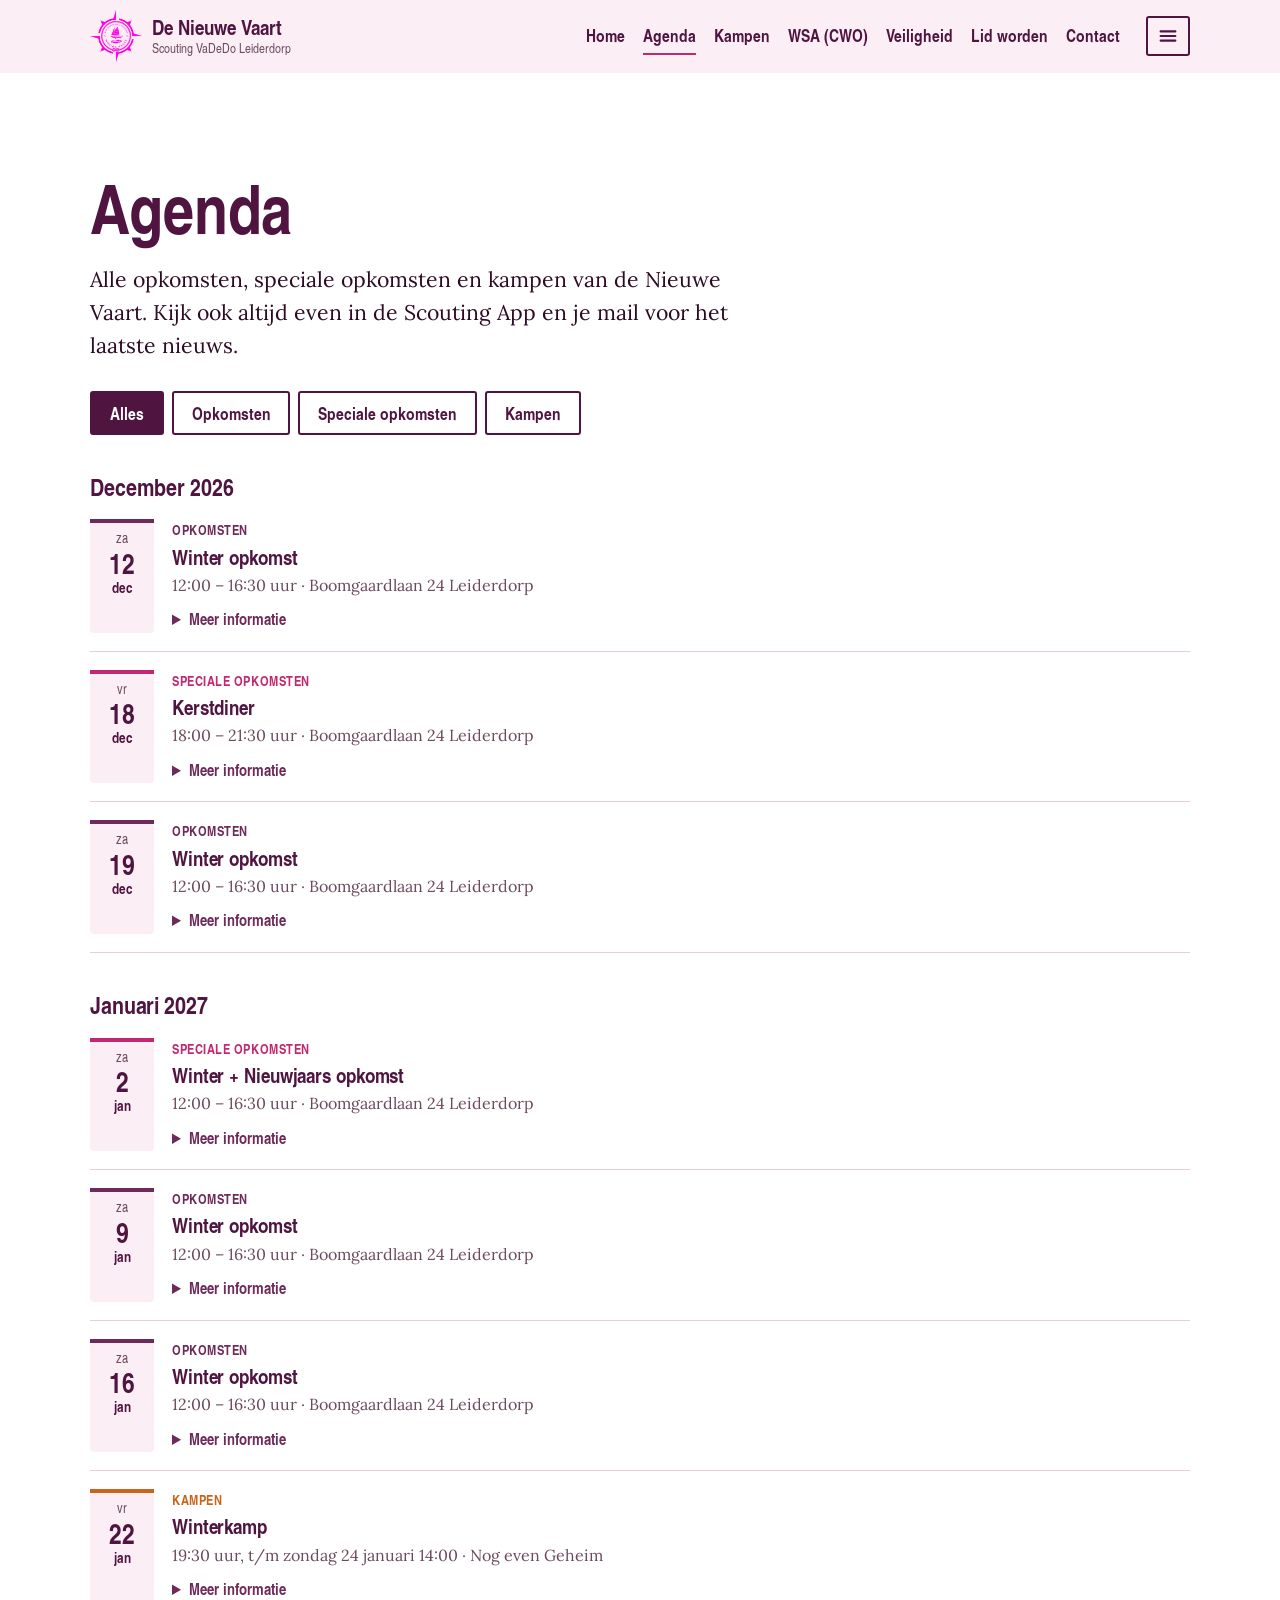
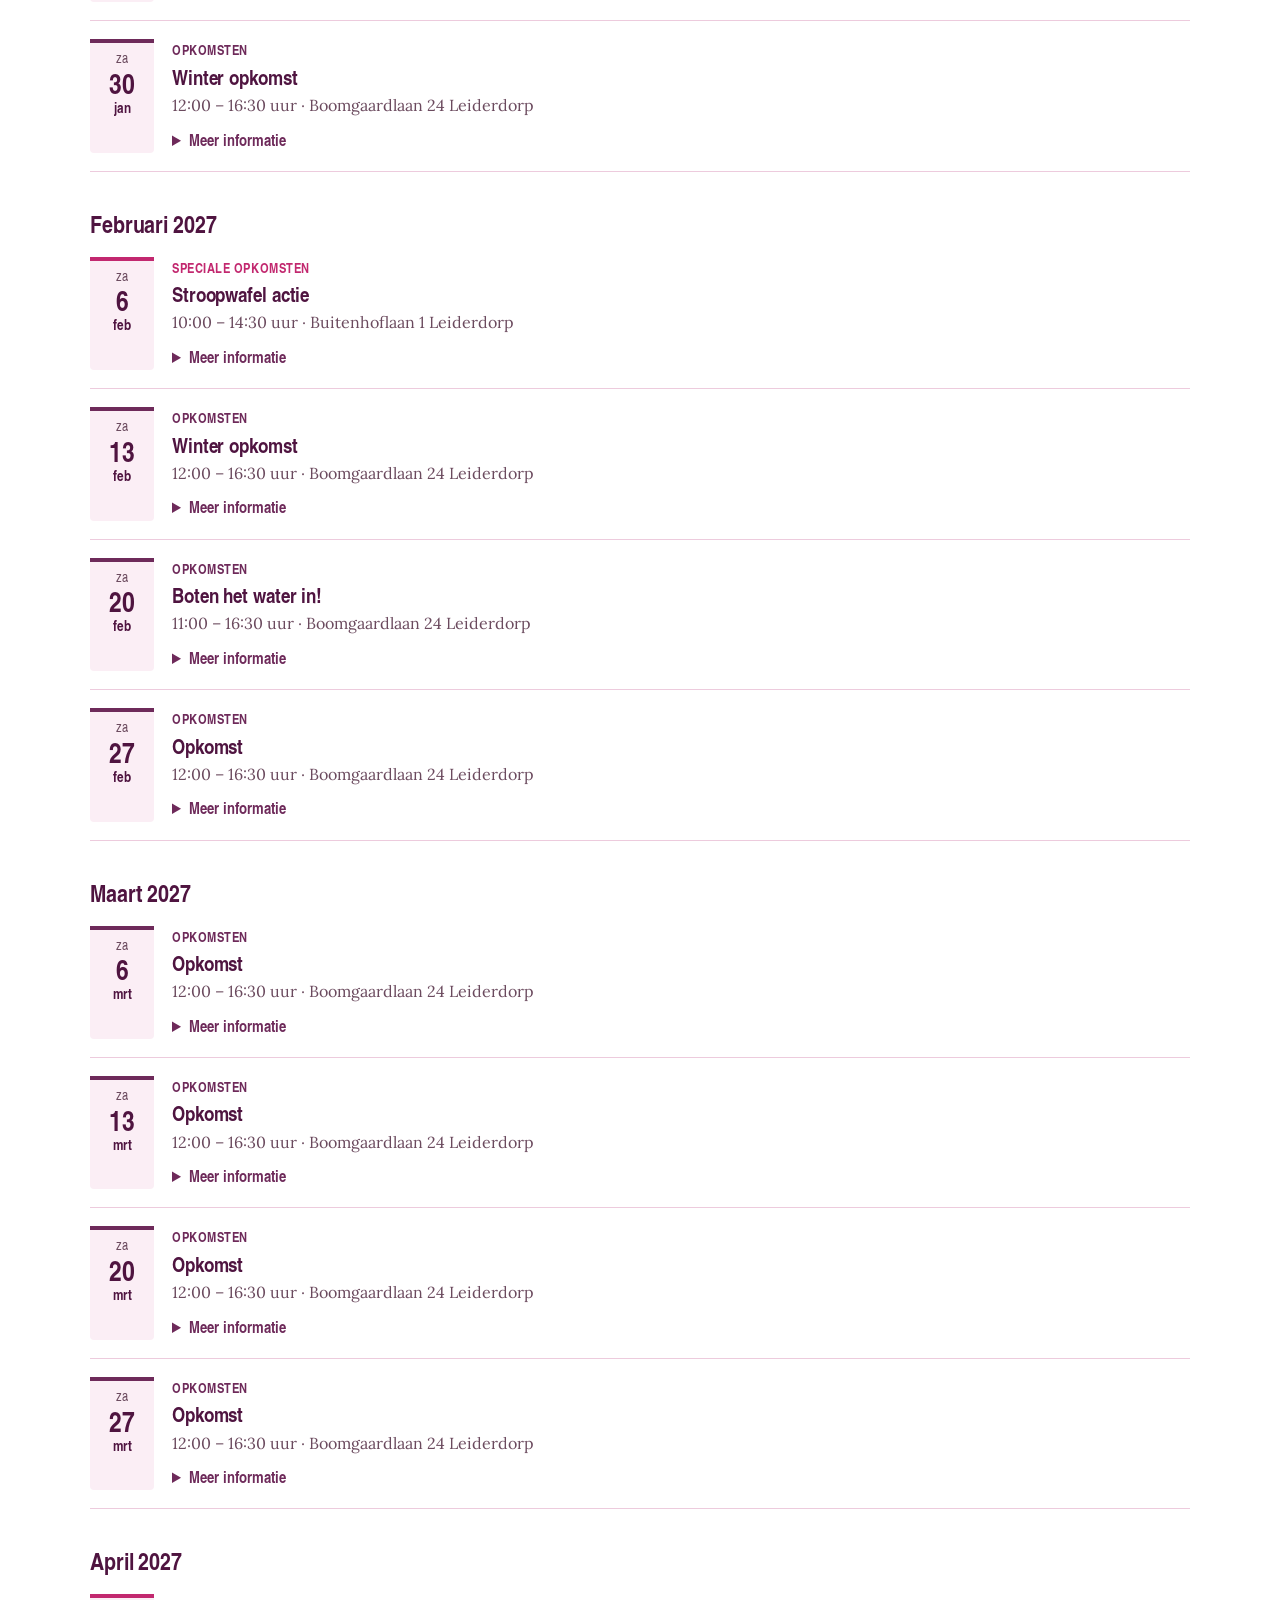
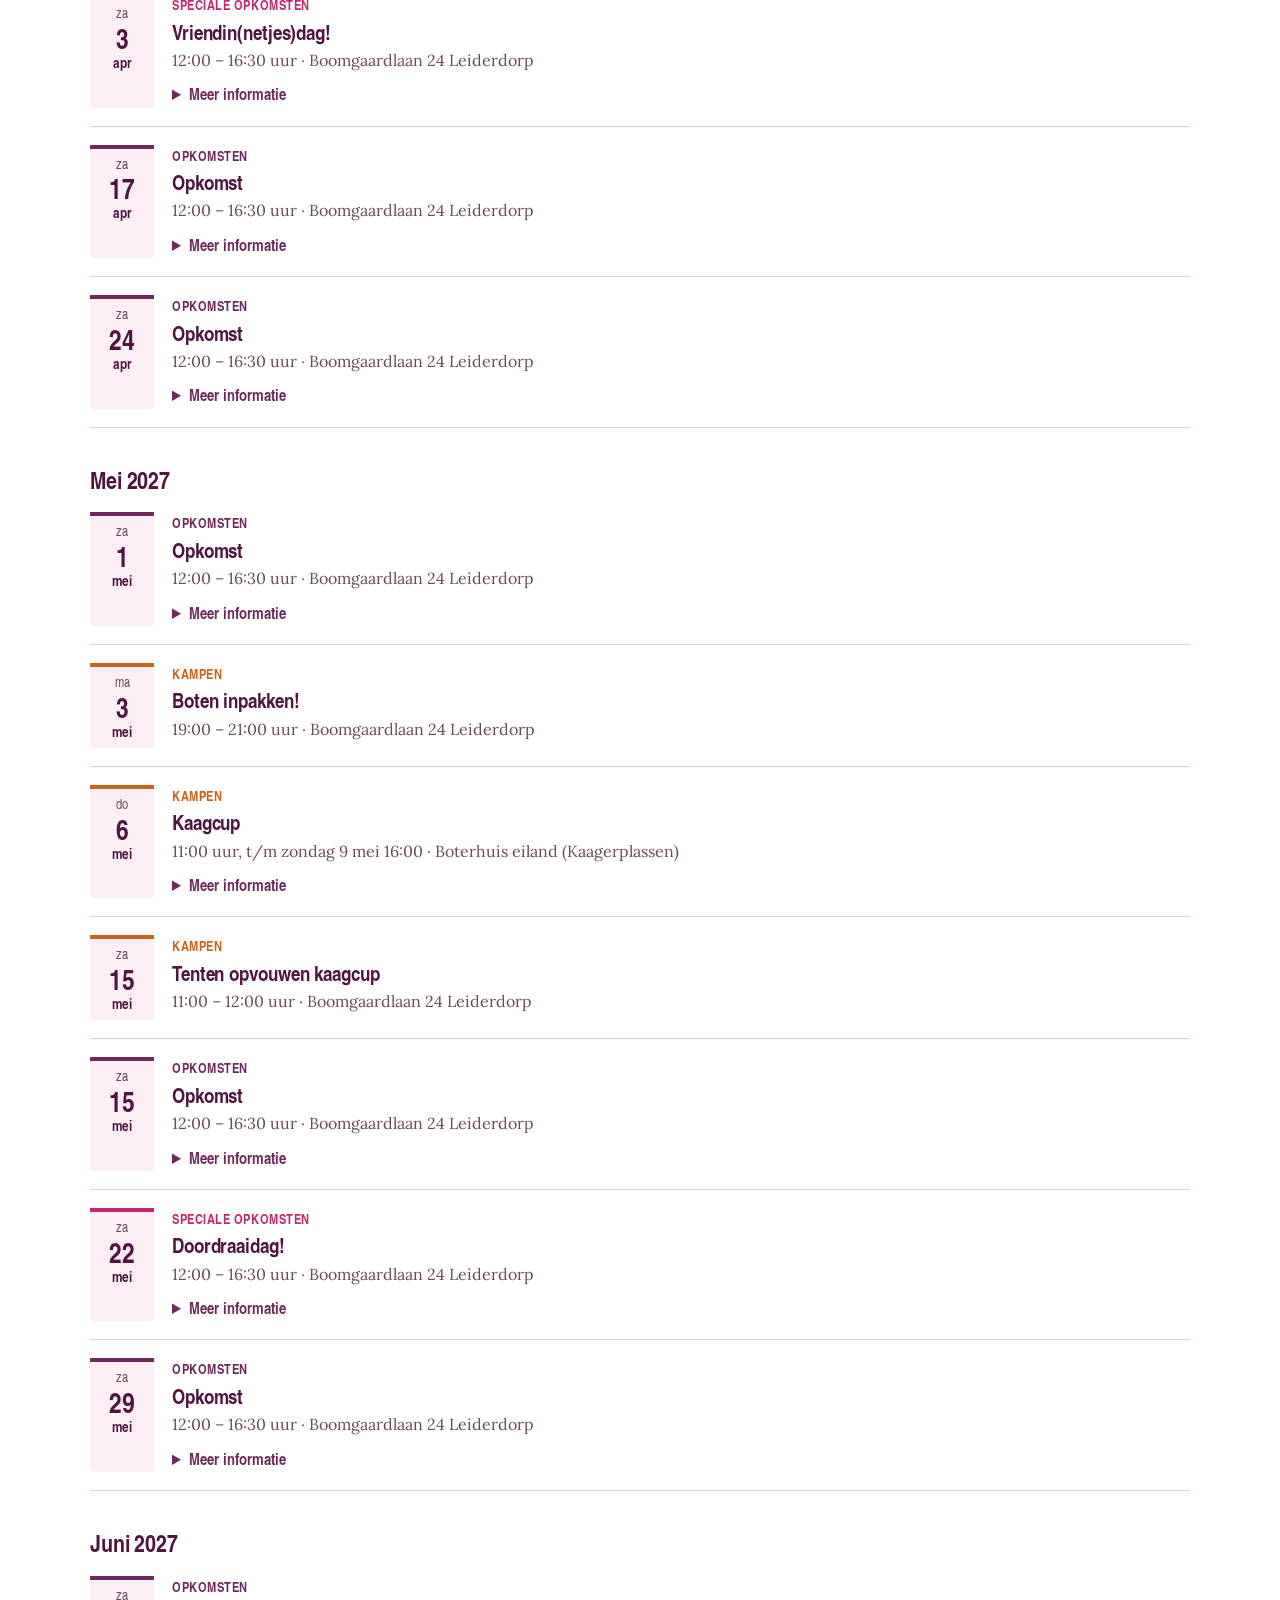
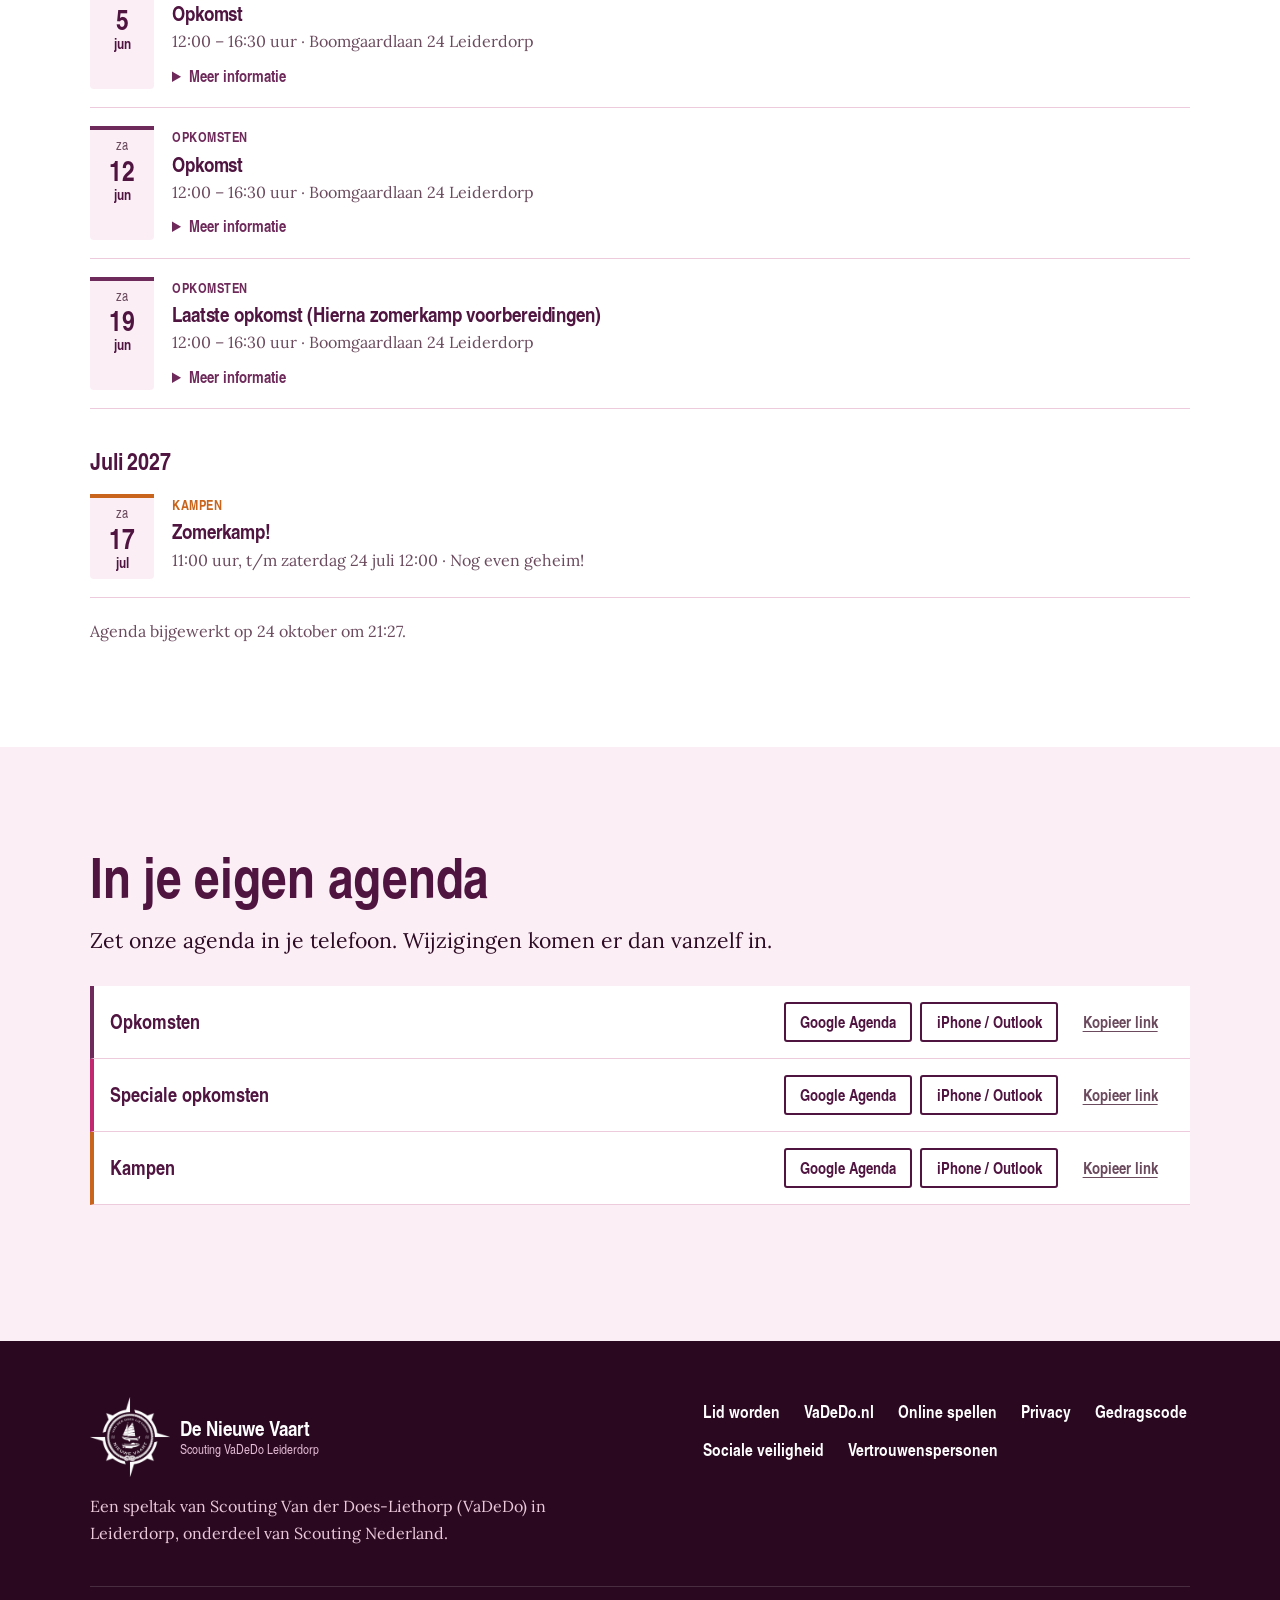
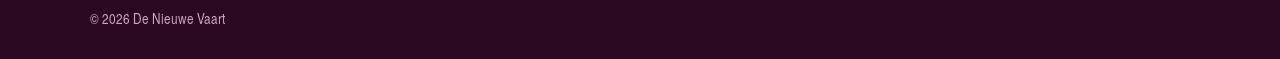
==== commit d5cba987: "Wiki live op de site, menu opgeruimd - Vloot, Kaagcup-prijzen, geschiedenis en Voor leiding komen li" ====
--- a/agenda.html
+++ b/agenda.html
@@ -37,11 +37,16 @@
         <li><a href="zeilen.html">WSA (CWO)</a></li>
         <li><a href="spullen.html">Veiligheid</a></li>
         <li><a href="lid-worden.html">Lid worden</a></li>
-        <li><a href="spellen.html">Online spellen</a></li>
         <li><a href="contact.html">Contact</a></li>
-        <li><a class="menu__extern" href="https://app.scouting.nl/app/#/login?lang=nl_nl" target="_blank" rel="noopener">Scouting App<svg viewBox="0 0 16 16" aria-hidden="true" focusable="false"><path d="M6 3h7v7M13 3 4 12"/></svg><span class="sr-only"> (opent in een nieuw tabblad)</span></a></li>
       </ul>
-      <a class="knop knop--das knop--klein" href="kampen.html#paklijst">Paklijst</a>
+      <div class="meer">
+        <button class="meer__knop" type="button" aria-expanded="false" aria-controls="meer-menu"><svg viewBox="0 0 24 24" aria-hidden="true" focusable="false"><path d="M4 7h16M4 12h16M4 17h16"/></svg><span class="meer__tekst">Meer</span></button>
+        <ul class="meer__lijst" id="meer-menu">
+            <li><a href="spellen.html">Online spellen</a></li>
+            <li><a href="voor-leiding.html">Voor leiding</a></li>
+            <li><a class="menu__extern" href="https://app.scouting.nl/app/#/login?lang=nl_nl" target="_blank" rel="noopener">Scouting App<svg viewBox="0 0 16 16" aria-hidden="true" focusable="false"><path d="M6 3h7v7M13 3 4 12"/></svg><span class="sr-only"> (opent in een nieuw tabblad)</span></a></li>
+        </ul>
+      </div>
     </nav>
   </div>
 </header>
--- a/style.css
+++ b/style.css
@@ -82,7 +82,7 @@
 .menu ul a{padding:6px 0;border-bottom:2px solid transparent;font-family:var(--kop);font-weight:700;font-size:1.0625rem;color:var(--blouw);text-decoration:none}
 .menu ul a:hover{border-bottom-color:var(--das);color:var(--blouw)}
 .menuknop{display:none}
-@media (max-width:1219px){
+@media (max-width:1023px){
   .kop__inner{flex-wrap:wrap}
   .menu ul{flex-wrap:wrap;gap:6px 18px}
   .js .kop__inner{flex-wrap:nowrap}
@@ -380,6 +380,78 @@
 .spel strong svg{width:16px;height:16px;fill:none;stroke:currentColor;stroke-width:2.2;stroke-linecap:round;stroke-linejoin:round}
 .spel__tekst>span{display:block;font-size:1rem;line-height:1.5;color:var(--grijs)}
 .merk__logo{width:52px;height:52px;flex:none}
+/* Wiki-inhoud in de sitestijl */
+.wiki-inhoud{max-width:46rem}
+.wiki-inhoud h3{margin:1.4em 0 .4em;font-size:1.45rem}
+.wiki-inhoud h4{margin:1.2em 0 .35em;font-size:1.2rem}
+.wiki-inhoud h5{margin:1em 0 .3em;font-size:1.05rem;color:var(--das)}
+.wiki-inhoud>:first-child{margin-top:0}
+.wiki-inhoud p{font-size:1rem}
+.wiki-inhoud ul,.wiki-inhoud ol{margin:.4em 0 1em;padding:0;font-size:1rem;line-height:1.45}
+.wiki-inhoud ul{list-style:none}
+.wiki-inhoud ul>li{position:relative;padding:6px 0 6px 22px;border-bottom:1px solid var(--lijn)}
+.wiki-inhoud ul>li::before{content:"";position:absolute;left:2px;top:14px;width:8px;height:8px;border-radius:50%;background:var(--das)}
+.wiki-inhoud ol{padding-left:1.4em}
+.wiki-inhoud ol>li{padding:4px 0 4px 4px}
+.wiki-inhoud ol>li::marker{font-family:var(--kop);font-weight:700;color:var(--das)}
+.wiki-inhoud li ul{margin:.3em 0 0}
+.wiki-inhoud img{display:block;max-width:100%;height:auto;margin:12px 0;border:1px solid var(--lijn);border-radius:4px}
+.wiki-tabel{margin:16px 0 20px;overflow-x:auto;-webkit-overflow-scrolling:touch}
+.wiki-tabel table{width:100%;border-collapse:collapse;font-size:1rem;line-height:1.4}
+.wiki-tabel th{padding:10px 12px;border-bottom:2px solid var(--blouw);font-family:var(--kop);font-weight:700;text-align:left;color:var(--blouw);background:var(--mist);vertical-align:bottom}
+.wiki-tabel td{padding:9px 12px;border-bottom:1px solid var(--lijn);vertical-align:top}
+.wiki-bron{margin-top:16px;font-size:.95rem;color:var(--grijs)}
+/* Kaagcup */
+.kaag-tabel{max-width:52rem}
+.kaag-tabel td{vertical-align:middle}
+.kaag-jaar{font-family:var(--kop);font-weight:700;color:var(--blouw);font-variant-numeric:tabular-nums}
+.kaag-nr{display:inline-block;min-width:2.8em;font-family:var(--kop);font-weight:700;color:var(--das);font-variant-numeric:tabular-nums}
+.kaag-wij{display:inline-block;margin-left:10px;padding:2px 8px;border-radius:99px;background:var(--das);color:#fff;font-family:var(--kop);font-weight:700;font-size:.8rem;vertical-align:1px}
+.kaag-tabel tr.is-eigen td{background:#fff}
+.medaille{display:inline-grid;place-items:center;width:34px;height:34px;border-radius:50%;font-family:var(--kop);font-weight:700;font-size:.95rem;color:var(--blouw);background:#EEE3E9}
+.medaille--1{background:#F2C14E}
+.medaille--2{background:#D5D9E0}
+.medaille--3{background:#DDA073}
+#kaagcup-wiki .agenda-filters{margin-top:4px}
+/* Voor leiding */
+.leiding-index{display:flex;flex-wrap:wrap;gap:8px;margin:8px 0 8px}
+.leiding-index a{padding:.4em 1em;border:2px solid var(--blouw);border-radius:3px;font-family:var(--kop);font-weight:700;color:var(--blouw);text-decoration:none}
+.leiding-index a:hover{background:var(--blouw);color:#fff}
+.leiding-groep{margin-top:48px}
+.leiding-groep h2{font-size:clamp(1.8rem,1.3rem + 1.6vw,2.4rem)}
+.wiki-blok{border-top:2px solid var(--blouw)}
+.wiki-blok:last-child{border-bottom:2px solid var(--blouw)}
+.wiki-blok summary{display:flex;align-items:center;justify-content:space-between;gap:16px;padding:16px 4px;cursor:pointer;list-style:none;font-family:var(--kop);font-weight:700;font-size:1.3rem;color:var(--blouw)}
+.wiki-blok summary::-webkit-details-marker{display:none}
+.wiki-blok summary::after{content:"+";flex:none;display:grid;place-items:center;width:32px;height:32px;border-radius:50%;background:var(--mist);color:var(--das);font-size:1.4rem;line-height:1}
+.wiki-blok[open] summary::after{content:"−"}
+.wiki-blok summary:hover{color:var(--das)}
+.wiki-blok__body{padding:4px 4px 28px}
+/* Uitklapmenu (drie streepjes) */
+.meer{position:relative}
+.meer__knop{display:inline-flex;align-items:center;justify-content:center;gap:8px;min-width:44px;height:40px;padding:0 9px;border:2px solid var(--blouw);border-radius:3px;background:transparent;color:var(--blouw);font-family:var(--kop);font-weight:700;font-size:1.0625rem;cursor:pointer}
+.meer__knop svg{width:22px;height:22px;flex:none;fill:none;stroke:currentColor;stroke-width:2.4;stroke-linecap:round}
+.meer__knop:hover,.meer__knop[aria-expanded="true"]{background:var(--blouw);color:#fff}
+.meer--hier .meer__knop{border-color:var(--das)}
+.meer__tekst{position:absolute;width:1px;height:1px;overflow:hidden;clip:rect(0,0,0,0);white-space:nowrap}
+.menu .meer__lijst{display:none;position:absolute;right:0;top:calc(100% + 10px);z-index:60;min-width:230px;margin:0;padding:8px 0;list-style:none;background:#fff;border:1px solid var(--lijn);border-top:4px solid var(--das);border-radius:0 0 4px 4px;box-shadow:0 14px 34px rgba(45,11,36,.16)}
+.menu .meer.is-open .meer__lijst{display:block}
+.menu .meer__lijst a{display:flex;align-items:center;gap:6px;padding:11px 20px;border:0;font-family:var(--kop);font-weight:700;font-size:1.0625rem;color:var(--blouw);text-decoration:none;white-space:nowrap}
+.menu .meer__lijst a:hover,.menu .meer__lijst a[aria-current="page"]{background:var(--mist);color:var(--das)}
+.meer__lijst svg{width:13px;height:13px;flex:none;fill:none;stroke:currentColor;stroke-width:2.2;stroke-linecap:round;stroke-linejoin:round}
+html:not(.js) .meer__knop{display:none}
+html:not(.js) .menu .meer__lijst{display:flex;position:static;padding:0;border:0;box-shadow:none;background:none}
+@media (max-width:1023px){
+  .js .meer{width:100%}
+  .js .meer__knop{width:100%;height:auto;justify-content:flex-start;padding:14px 0;border:0;border-bottom:1px solid var(--lijn);border-radius:0;font-size:1.25rem}
+  .js .meer__knop:hover,.js .meer__knop[aria-expanded="true"]{background:transparent;color:var(--das)}
+  .js .meer--hier .meer__knop{border-color:var(--lijn)}
+  .js .meer__tekst{position:static;width:auto;height:auto;overflow:visible;clip:auto}
+  .js .menu .meer__lijst{position:static;min-width:0;padding:0 0 0 22px;border:0;box-shadow:none;background:none}
+  .js .menu .meer.is-open .meer__lijst{display:flex}
+  .js .menu .meer__lijst a{padding:12px 0;border-bottom:1px solid var(--lijn);font-size:1.15rem}
+  .js .menu .meer__lijst a:hover,.js .menu .meer__lijst a[aria-current="page"]{background:none}
+}
 .menu ul{gap:18px}
 .pagina-titel{font-size:clamp(2.6rem,1.7rem + 3.4vw,4.25rem);line-height:.95;margin-bottom:.35em}
 /* Agenda */
@@ -418,8 +490,8 @@
 @media (min-width:860px){.agenda-items--kort{grid-template-columns:repeat(3,minmax(0,1fr))}.agenda-items--kort .agenda-item{border-bottom:0;border-top:1px solid var(--lijn)}}
 .menu ul a.menu__extern{display:inline-flex;align-items:center;gap:5px}
 .menu__extern svg{width:13px;height:13px;flex:none;fill:none;stroke:currentColor;stroke-width:2.2;stroke-linecap:round;stroke-linejoin:round}
-@media (max-width:1219px){.js .menu ul a.menu__extern{display:flex}}
-@media (min-width:1220px){.menu ul{align-items:center}}
+@media (max-width:1023px){.js .menu ul a.menu__extern{display:flex}}
+@media (min-width:1024px){.menu ul{align-items:center}}
 .menu ul a{white-space:nowrap}
 .held h1{font-size:clamp(3.5rem,1.6rem + 6.4vw,6.6rem)}
 .merk__logo--groot{width:80px;height:80px}
